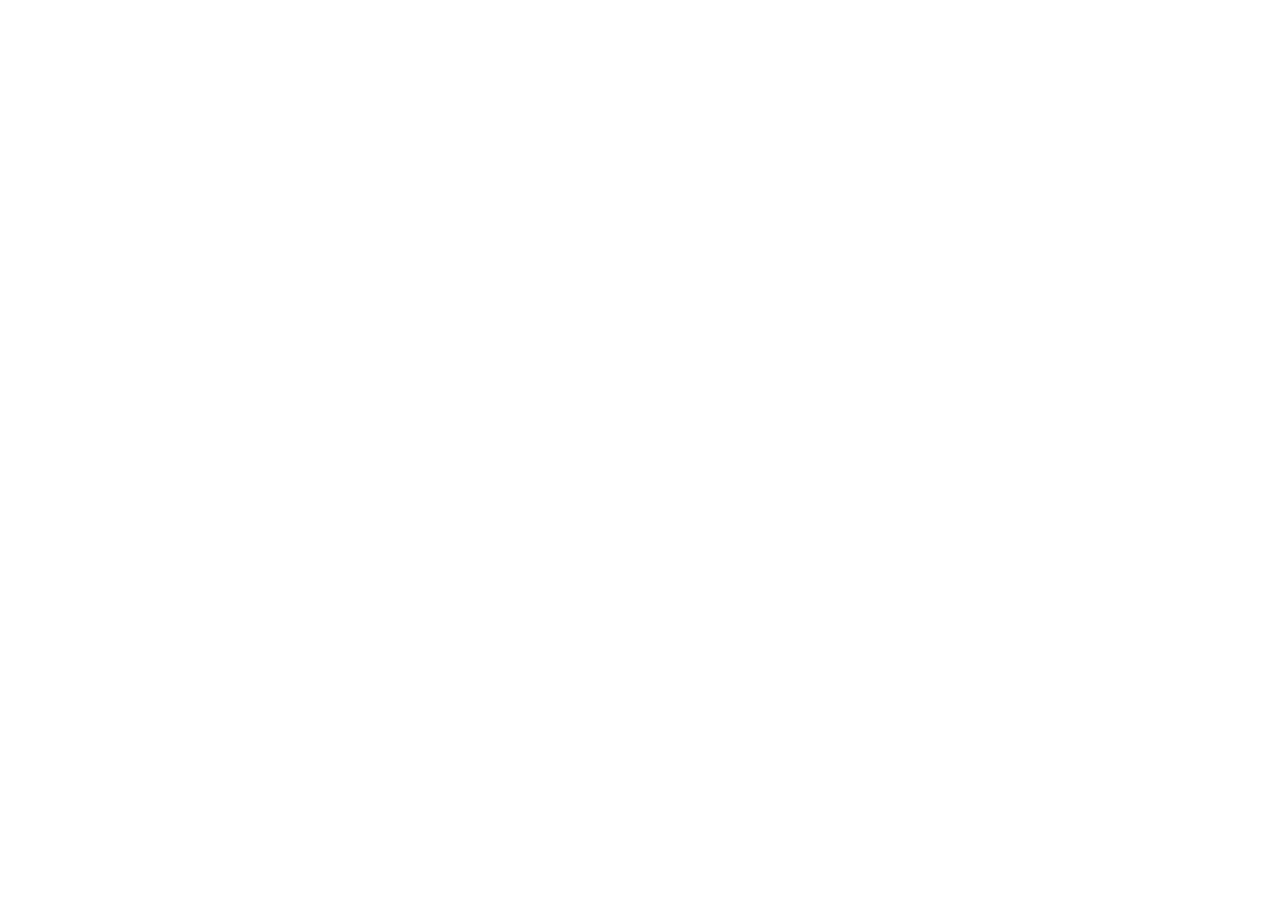
==== index.html @ 6b5341c8 "해달 웹기초 부트캠프 1주차" ====
<!DOCTYPE html>
<html lang="ko">
    <head>
        <meta charset="UTF-8">
        <meta name="viewport" content="width=device-width, initial-scale=1.0">
        <title>1차시 실습</title>
        <link rel="stylesheet" href="./style.css">
    </head>
    <body>

    </body>
</html>
---- style.css ----
* {
    color: gray;
}

li {
    color: blue;
}

.special {
    color: red;
}

.pink {
    background: pink;
}

.yellow {
    width: 100px;
    height: 100px;
    background: yellow;
}

button:hover {
    color: rgb(0, 85, 255);
}
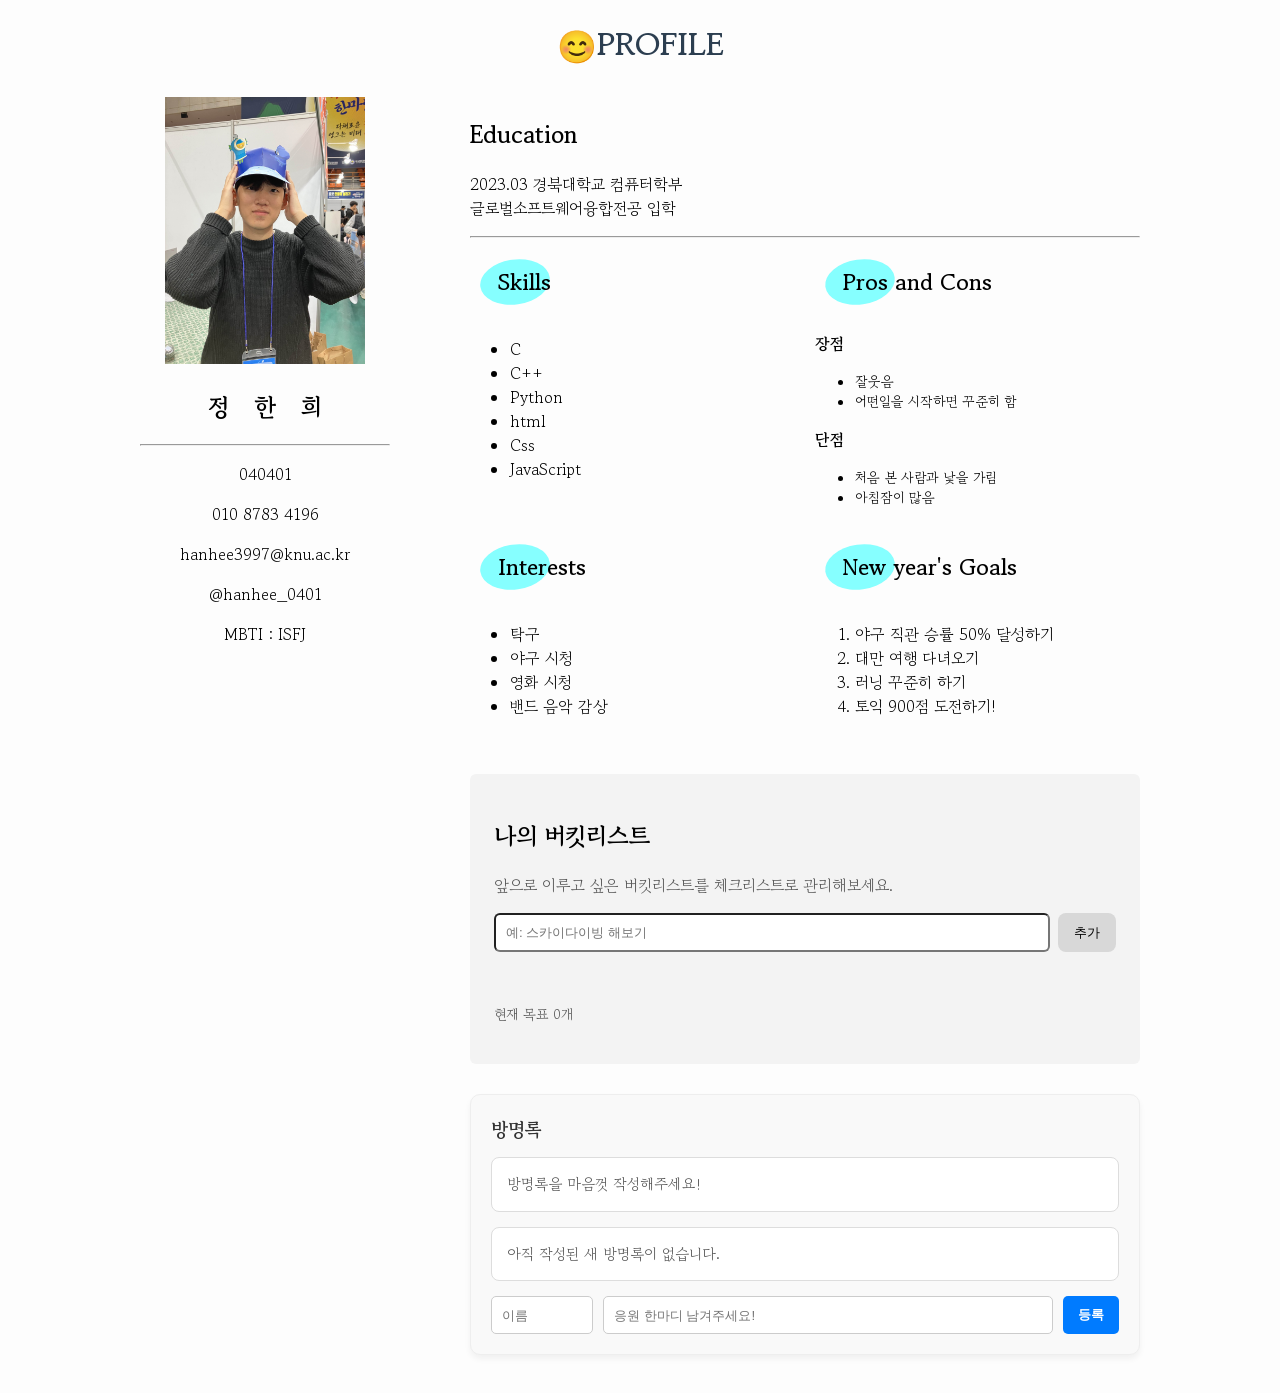
==== commit 1ff97e49: "html 이름 변경" ====
--- a/index.html
+++ b/index.html
@@ -1,12 +1,121 @@
 <!DOCTYPE html>
 <html lang="ko">
-    <head>
-        <meta charset="UTF-8">
-        <meta name="viewport" content="width=device-width, initial-scale=1.0">
-        <title>1차시 실습</title>
-        <link rel="stylesheet" href="./style.css">
-    </head>
-    <body>
+<head>
+    <meta charset="UTF-8">
+    <meta name="viewport" content="width=device-width, initial-scale=1.0">
+    <title>자기소개 페이지</title>
+    <link rel="stylesheet" href="style_self_introduce.css">
+</head>
+<body>
+    <div class="profile">
+        <h1>😊PROFILE</h1>
+    </div>
 
-    </body>
+    <div class="profile_main">
+
+        <div class="profile_left">
+            <img src="./image.jpg" width="200">
+            <h2>정한희</h2>
+            <hr>
+            <p>040401</p>
+            <p>010 8783 4196</p>
+            <p>hanhee3997@knu.ac.kr</p>
+            <p>@hanhee_0401</p>
+            <p>MBTI : ISFJ</p>
+        </div>
+        
+        <div class="profile_right">
+            <div class="Education">
+                <h2>Education</h2>
+                <p>2023.03 경북대학교 컴퓨터학부<br />글로벌소프트웨어융합전공 입학</p>
+            
+                <hr>
+            </div>
+            <div class="grid">
+                
+                <div class="Skills">
+                    <h2> Skills</h2>
+                    <ul>
+                        <li>C</li>
+                        <li>C++</li>
+                        <li>Python</li>
+                        <li>html</li>
+                        <li>Css</li>
+                        <li>JavaScript</li>
+                    </ul>
+                </div>
+
+                <div class="Pros_and_Cons">
+                    <h2>Pros and Cons</h2>
+                    <h3>장점</h3>
+                    <ul>
+                        <li>잘웃음</li>
+                        <li>어떤일을 시작하면 꾸준히 함</li>
+                    </ul>
+                
+                    <h3>단점</h3>
+                    <ul>
+                        <li>처음 본 사람과 낯을 가림</li>
+                        <li>아침잠이 많음</li>
+                    </ul>
+                </div>
+                
+                <div class="Interests">
+                    <h2>Interests</h2>
+                    <ul>
+                        <li>탁구</li>
+                        <li>야구 시청</li>
+                        <li>영화 시청</li>
+                        <li>밴드 음악 감상</li>
+                    </ul>
+                </div>
+                
+                <div class="New_year's_Goals">
+                    <h2>New year's Goals</h2>
+                    <ol>
+                        <li>야구 직관 승률 50% 달성하기</li>
+                        <li>대만 여행 다녀오기</li>
+                        <li>러닝 꾸준히 하기</li>
+                        <li>토익 900점 도전하기!</li>
+                    </ol>
+                </div>
+            </div>
+            
+            <section class="goal-section">
+                <h2>나의 버킷리스트</h2>
+                <p class="goal-description">
+                    앞으로 이루고 싶은 버킷리스트를 체크리스트로 관리해보세요.
+                </p>
+            
+                <div class="goal-input-box">
+                    <input id="goalInput" type="text" placeholder="예: 스카이다이빙 해보기">
+                    <button id="addGoalBtn">추가</button>
+                </div>
+            
+                <p id="errorMessage"></p>
+                <p id="goalCount">현재 목표 0개</p>
+                <ul id="goalList"></ul>
+            </section>
+
+            <div class="guestbook-section">
+                <h3>방명록</h3>
+            
+                <p id="server-msg">데이터를 불러오는 중입니다...</p>
+            
+                <p id="my-msg">아직 작성된 새 방명록이 없습니다.</p>
+            
+                <div class="write-area">
+                    <input type="text" id="guest-name" placeholder="이름">
+                    <input type="text" id="guest-msg" placeholder="응원 한마디 남겨주세요!">
+                    <button id="submit-btn">등록</button>
+                </div>
+            </div>
+            
+        </div>
+
+        
+        
+    </div>
+    <script src="./script.js"></script>
+</body>
 </html>
--- a/style_self_introduce.css
+++ b/style_self_introduce.css
@@ -0,0 +1,220 @@
+@import url('https://fonts.googleapis.com/css2?family=Gowun+Batang&display=swap');
+
+body {
+    background-color: #fdfdfd;
+    font-family: 'Gowun Batang', serif;
+}
+
+.profile {
+    text-align: center;
+    color: #2c3e50;
+    margin-bottom: 30px;
+}
+
+.profile_main {
+    display: flex;
+    justify-content: center;
+    gap: 80px;
+    max-width: 1000px;
+    margin: 0 auto;
+}
+
+.profile_left {
+    text-align: center;
+    width: 250px;
+}
+
+.profile_right {
+    flex: 1;
+}
+
+.profile_left h2 {
+    letter-spacing: 25px;
+    padding-left: 25px;
+    margin-bottom: 20px;
+}
+
+.grid {
+    display: grid;
+    grid-template-columns: 1fr 1fr;
+    gap: 20px;
+    margin-top: 20px;
+}
+
+.grid h2 {
+    background-color: transparent;
+    border-radius: 0;
+    display: inline-block;
+    padding: 8px 28px;
+    margin-bottom: 15px;
+    margin-top: 0;
+    font-size: 1.4rem;
+    position: relative;
+    z-index: 0;
+}
+
+.grid h2::before {
+    content: '';
+    position: absolute;
+    top: 50%;
+    left: 10px;
+    transform: translate(0%, -50%) rotate(-8deg);
+    width: 70px;
+    height: 45px;
+    background-color: #86ffff;
+    border-radius: 50%;
+    z-index: -1;
+}
+
+.Pros_and_Cons h3 {
+    font-size: 1rem;
+    font-weight: bold;
+    margin: 10px 0 5px 0;
+}
+
+.Pros_and_Cons ul li {
+    font-size: 0.85rem;
+}
+
+.goal-section {
+    margin-top: 40px;
+    padding: 24px;
+    border-radius: 6px;
+    background-color: #f3f3f3;
+}
+
+.goal-description {
+    color: #555;
+}
+
+.goal-input-box {
+    display: flex;
+    gap: 8px;
+    margin-top: 16px;
+}
+
+#goalInput {
+    flex: 1;
+    padding: 10px;
+    border: 1pxsolid #ddd;
+    border-radius: 6px;
+}
+
+#addGoalBtn {
+    padding: 10px 16px;
+    border: none;
+    border-radius: 8px;
+    cursor: pointer;
+    background-color: #d8d8d8;
+    color: #000000;
+}
+
+#errorMessage {
+    color: crimson;
+    min-height: 20px;
+}
+
+#goalCount {
+    font-size: 14px;
+    color: #555;
+}
+
+#goalList {
+    margin-top: 16px;
+    padding-left: 0;
+    list-style: none;
+}
+
+.goal-item {
+    display: flex;
+    justify-content: space-between;
+    align-items: center;
+    gap: 12px;
+    margin-bottom: 8px;
+    padding: 12px;
+    border-radius: 8px;
+    background-color: white;
+}
+
+.goal-text {
+    cursor: pointer;
+}
+
+.goal-text.done {
+    color: gray;
+    text-decoration: line-through;
+}
+
+.delete-btn {
+    border: none;
+    background-color: transparent;
+    cursor: pointer;
+}
+
+.guestbook-section {
+    max-width: 700px;
+    margin: 30px auto;
+    padding: 20px;
+    background-color: #f9f9f9;
+    border-radius: 10px;
+    border: 1px solid #eee;
+    box-shadow: 0 4px 6px rgba(0, 0, 0, 0.05);
+}
+
+.guestbook-section h3 {
+    margin-top: 0;
+    margin-bottom: 15px;
+    color: #333;
+}
+
+#server-msg,
+#my-msg {
+    background-color: white;
+    padding: 15px;
+    border-radius: 8px;
+    border: 1px solid #ddd;
+    margin-bottom: 15px;
+    font-size: 15px;
+    color: #555;
+    line-height: 1.5;
+}
+
+.write-area {
+    display: flex;
+    gap: 10px;
+}
+
+#guest-name {
+    width: 80px;
+    padding: 10px;
+    border: 1px solid #ccc;
+    border-radius: 5px;
+    outline: none;
+}
+
+#guest-msg {
+    flex: 1;
+    padding: 10px;
+    border: 1px solid #ccc;
+    border-radius: 5px;
+    outline: none;
+}
+
+#guest-name:focus,
+#guest-msg:focus {
+    border-color: #007bff;
+}
+
+#submit-btn {
+    padding: 10px 15px;
+    background-color: #007bff;
+    color: white;
+    border: none;
+    border-radius: 5px;
+    cursor: pointer;
+    font-weight: bold;
+}
+
+#submit-btn:hover {
+    background-color: #0056b3;
+}
